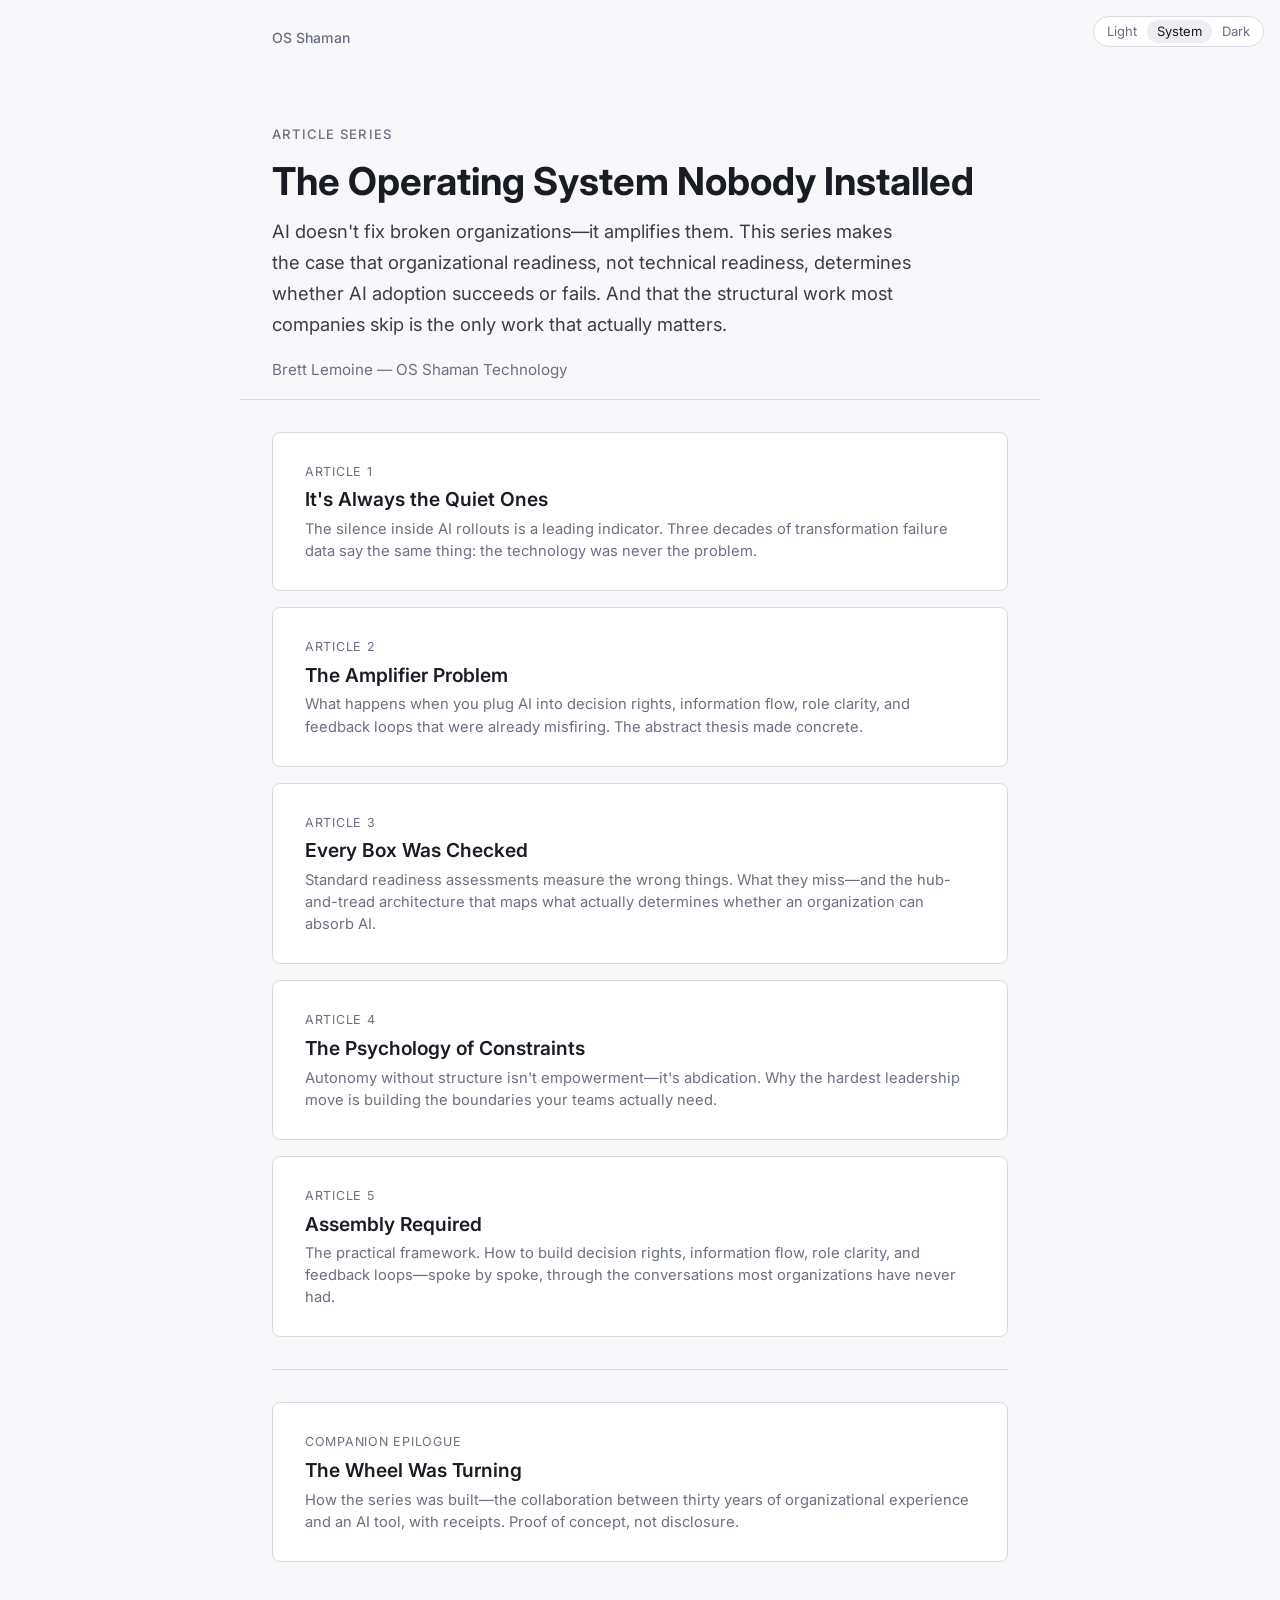
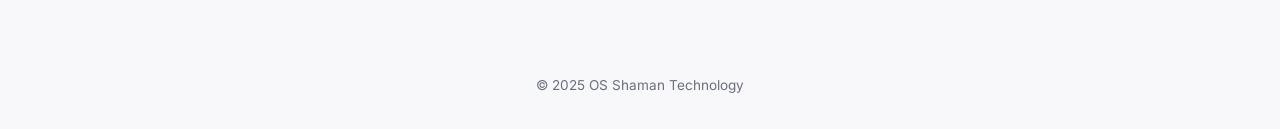
==== series/index.html @ e6d379c7 "Add article series: The Operating System Nobody Installed" ====
<!DOCTYPE html>
<html lang="en">
<head>
    <meta charset="UTF-8">
    <meta name="viewport" content="width=device-width, initial-scale=1.0">
    <title>The Operating System Nobody Installed — OS Shaman Technology</title>
    <meta name="description" content="A five-part series on why organizational readiness — not technical readiness — determines whether AI adoption succeeds or fails.">
    <link rel="preconnect" href="https://fonts.googleapis.com">
    <link rel="preconnect" href="https://fonts.gstatic.com" crossorigin>
    <link href="https://fonts.googleapis.com/css2?family=Inter:wght@300;400;500;600;700&display=swap" rel="stylesheet">
    <link rel="stylesheet" href="../style.css">
</head>
<body>
    <div class="theme-toggle"><button data-theme="light" aria-label="Light mode">Light</button><button data-theme="system" aria-label="System theme">System</button><button data-theme="dark" aria-label="Dark mode">Dark</button></div>

    <nav class="site-nav">
        <a href="../index.html">OS Shaman</a>
    </nav>

    <header class="series-header">
        <p class="article-series-label">Article Series</p>
        <h1 class="series-title">The Operating System Nobody Installed</h1>
        <p class="series-subtitle">AI doesn't fix broken organizations&mdash;it amplifies them. This series makes the case that organizational readiness, not technical readiness, determines whether AI adoption succeeds or fails. And that the structural work most companies skip is the only work that actually matters.</p>
        <p class="series-author">Brett Lemoine &mdash; OS Shaman Technology</p>
    </header>

    <hr class="divider">

    <div class="series-toc">

        <a href="the-quiet-ones/index.html" class="toc-item">
            <p class="toc-item-number">Article 1</p>
            <p class="toc-item-title">It's Always the Quiet Ones</p>
            <p class="toc-item-desc">The silence inside AI rollouts is a leading indicator. Three decades of transformation failure data say the same thing: the technology was never the problem.</p>
        </a>

        <a href="the-amplifier-problem/index.html" class="toc-item">
            <p class="toc-item-number">Article 2</p>
            <p class="toc-item-title">The Amplifier Problem</p>
            <p class="toc-item-desc">What happens when you plug AI into decision rights, information flow, role clarity, and feedback loops that were already misfiring. The abstract thesis made concrete.</p>
        </a>

        <a href="every-box-was-checked/index.html" class="toc-item">
            <p class="toc-item-number">Article 3</p>
            <p class="toc-item-title">Every Box Was Checked</p>
            <p class="toc-item-desc">Standard readiness assessments measure the wrong things. What they miss&mdash;and the hub-and-tread architecture that maps what actually determines whether an organization can absorb AI.</p>
        </a>

        <a href="the-psychology-of-constraints/index.html" class="toc-item">
            <p class="toc-item-number">Article 4</p>
            <p class="toc-item-title">The Psychology of Constraints</p>
            <p class="toc-item-desc">Autonomy without structure isn't empowerment&mdash;it's abdication. Why the hardest leadership move is building the boundaries your teams actually need.</p>
        </a>

        <a href="assembly-required/index.html" class="toc-item">
            <p class="toc-item-number">Article 5</p>
            <p class="toc-item-title">Assembly Required</p>
            <p class="toc-item-desc">The practical framework. How to build decision rights, information flow, role clarity, and feedback loops&mdash;spoke by spoke, through the conversations most organizations have never had.</p>
        </a>

        <div class="toc-epilogue">
            <a href="the-wheel-was-turning/index.html" class="toc-item">
                <p class="toc-item-number">Companion Epilogue</p>
                <p class="toc-item-title">The Wheel Was Turning</p>
                <p class="toc-item-desc">How the series was built&mdash;the collaboration between thirty years of organizational experience and an AI tool, with receipts. Proof of concept, not disclosure.</p>
            </a>
        </div>

    </div>

    <footer class="footer">
        &copy; 2025 OS Shaman Technology
    </footer>

    <script src="../theme.js"></script>
</body>
</html>
---- style.css ----
/* ═══════════════════════════════════════════════════
   OS Shaman — Shared Styles
   Dark-first, respects prefers-color-scheme
   ═══════════════════════════════════════════════════ */

* {
    margin: 0;
    padding: 0;
    box-sizing: border-box;
}

/* ── Color tokens (dark default) ── */
:root {
    --bg-primary: #14161c;
    --bg-secondary: #1a1c24;
    --bg-card: #1e2028;
    --text-primary: #c8cdd7;
    --text-heading: #e0e4eb;
    --text-muted: #828a9b;
    --accent: #8c94a5;
    --border: #2a2d38;
    --link: #9aa3b4;
    --link-hover: #c8cdd7;
    --svg-fill: #828a9b;
    --svg-fill-light: #3a3e4c;
    --svg-stroke: #4a4f60;
    --logo-filter: invert(1) brightness(0.65);
    --logo-bg-filter: invert(1);
    color-scheme: dark light;
}

/* ── Light via system preference (when not forced dark) ── */
@media (prefers-color-scheme: light) {
    :root:not([data-theme="dark"]) {
        --bg-primary: #f8f8fa;
        --bg-secondary: #eeeef2;
        --bg-card: #ffffff;
        --text-primary: #3a3d47;
        --text-heading: #1a1c24;
        --text-muted: #6b7080;
        --accent: #5a6172;
        --border: #d8dae0;
        --link: #5a6172;
        --link-hover: #1a1c24;
        --svg-fill: #6b7080;
        --svg-fill-light: #d0d2d8;
        --svg-stroke: #8890a0;
        --logo-filter: brightness(0.35);
        --logo-bg-filter: none;
        color-scheme: light;
    }
}

/* ── Light via explicit toggle ── */
:root[data-theme="light"] {
    --bg-primary: #f8f8fa;
    --bg-secondary: #eeeef2;
    --bg-card: #ffffff;
    --text-primary: #3a3d47;
    --text-heading: #1a1c24;
    --text-muted: #6b7080;
    --accent: #5a6172;
    --border: #d8dae0;
    --link: #5a6172;
    --link-hover: #1a1c24;
    --svg-fill: #6b7080;
    --svg-fill-light: #d0d2d8;
    --svg-stroke: #8890a0;
    --logo-filter: brightness(0.35);
    --logo-bg-filter: none;
    color-scheme: light;
}

/* ── Theme toggle ── */
.theme-toggle {
    position: fixed;
    top: 1rem;
    right: 1rem;
    z-index: 100;
    display: flex;
    gap: 0;
    background: var(--bg-card);
    border: 1px solid var(--border);
    border-radius: 20px;
    padding: 3px;
    font-family: inherit;
    transition: background 0.2s, border-color 0.2s;
}

.theme-toggle button {
    background: none;
    border: none;
    padding: 5px 10px;
    border-radius: 16px;
    cursor: pointer;
    font-size: 13px;
    line-height: 1;
    color: var(--text-muted);
    transition: background 0.2s, color 0.2s;
    font-family: inherit;
}

.theme-toggle button:hover {
    color: var(--text-heading);
}

.theme-toggle button.active {
    background: var(--bg-secondary);
    color: var(--text-heading);
}

@media (max-width: 480px) {
    .theme-toggle {
        top: 0.5rem;
        right: 0.5rem;
    }
    .theme-toggle button {
        padding: 4px 7px;
        font-size: 12px;
    }
}

/* ── Fixed controls group (toggle + nav) ── */
.fixed-controls {
    position: fixed;
    top: 1rem;
    right: 1rem;
    z-index: 100;
    display: flex;
    flex-direction: column;
    align-items: center;
    gap: 0.35rem;
}

.fixed-controls .theme-toggle {
    position: static;
}

/* ── Article nav arrows ── */
.fixed-nav {
    display: flex;
    gap: 0.25rem;
}

.fixed-nav a,
.fixed-nav span {
    display: flex;
    align-items: center;
    justify-content: center;
    width: 32px;
    height: 28px;
    border-radius: 6px;
    font-size: 14px;
    line-height: 1;
    text-decoration: none;
    transition: background 0.2s, color 0.2s;
}

.fixed-nav a {
    color: var(--text-muted);
    cursor: pointer;
}

.fixed-nav a:hover {
    color: var(--text-heading);
    background: var(--bg-card);
}

.fixed-nav .disabled {
    color: var(--text-muted);
    opacity: 0.25;
    cursor: default;
}

@media (max-width: 480px) {
    .fixed-controls {
        top: 0.5rem;
        right: 0.5rem;
    }
    .fixed-nav a,
    .fixed-nav span {
        width: 28px;
        height: 24px;
        font-size: 12px;
    }
}

body {
    font-family: 'Inter', -apple-system, BlinkMacSystemFont, sans-serif;
    background-color: var(--bg-primary);
    color: var(--text-primary);
    line-height: 1.7;
    -webkit-font-smoothing: antialiased;
}

a {
    color: var(--link);
    text-decoration: none;
    transition: color 0.2s;
}

a:hover {
    color: var(--link-hover);
}


/* ═══════════════════════════════════════════════════
   Homepage styles
   ═══════════════════════════════════════════════════ */

/* ── Hero ── */
.hero {
    min-height: 85vh;
    display: flex;
    align-items: center;
    justify-content: center;
    padding: 4rem 2rem;
    position: relative;
    overflow: hidden;
}

.hero-bg {
    position: absolute;
    right: -10%;
    top: 50%;
    transform: translateY(-50%);
    width: 600px;
    height: 600px;
    opacity: 0.06;
    pointer-events: none;
}

.hero-bg img {
    width: 100%;
    height: 100%;
    object-fit: contain;
    filter: var(--logo-bg-filter);
}

.hero-content {
    max-width: 800px;
    position: relative;
    z-index: 1;
}

.hero-logo {
    width: 80px;
    height: 80px;
    margin-bottom: 2.5rem;
    filter: var(--logo-filter);
}

.hero-title {
    font-size: 3.2rem;
    font-weight: 700;
    color: var(--text-heading);
    line-height: 1.15;
    margin-bottom: 0.3rem;
}

.hero-subtitle {
    font-size: 1.8rem;
    font-weight: 300;
    color: var(--text-muted);
    margin-bottom: 2rem;
}

.hero-tagline {
    font-size: 1.25rem;
    color: var(--text-primary);
    font-weight: 400;
    max-width: 620px;
    line-height: 1.7;
}

/* ── Sections ── */
.section {
    padding: 5rem 2rem;
    max-width: 800px;
    margin: 0 auto;
}

.section-title {
    font-size: 1.6rem;
    font-weight: 600;
    color: var(--text-heading);
    margin-bottom: 1.5rem;
}

.section p {
    margin-bottom: 1.25rem;
    font-size: 1.05rem;
}

.section p:last-child {
    margin-bottom: 0;
}

/* ── Divider ── */
.divider {
    max-width: 800px;
    margin: 0 auto;
    border: none;
    border-top: 1px solid var(--border);
}

/* ── Work With section ── */
.work-with-grid {
    display: grid;
    grid-template-columns: 1fr 1fr;
    gap: 1.5rem;
    margin-top: 1.5rem;
}

.work-with-item {
    padding: 1.5rem;
    background: var(--bg-card);
    border: 1px solid var(--border);
    border-radius: 8px;
}

.work-with-item h3 {
    font-size: 1rem;
    font-weight: 600;
    color: var(--text-heading);
    margin-bottom: 0.5rem;
}

.work-with-item p {
    font-size: 0.92rem;
    color: var(--text-muted);
    margin-bottom: 0;
    line-height: 1.6;
}

/* ── Engagements ── */
.engagements {
    margin-top: 1.5rem;
}

.engagement-tag {
    display: inline-block;
    padding: 0.4rem 1rem;
    background: var(--bg-card);
    border: 1px solid var(--border);
    border-radius: 20px;
    font-size: 0.88rem;
    color: var(--text-muted);
    margin: 0.25rem 0.25rem;
}

/* ── Contact ── */
.contact {
    padding: 5rem 2rem;
    text-align: center;
    background: var(--bg-secondary);
}

.contact-inner {
    max-width: 600px;
    margin: 0 auto;
}

.contact-title {
    font-size: 1.6rem;
    font-weight: 600;
    color: var(--text-heading);
    margin-bottom: 1rem;
}

.contact-text {
    font-size: 1.05rem;
    color: var(--text-primary);
    margin-bottom: 2rem;
}

.contact-links {
    display: flex;
    justify-content: center;
    gap: 2rem;
    flex-wrap: wrap;
}

.contact-link {
    color: var(--text-heading);
    text-decoration: none;
    font-size: 1rem;
    font-weight: 500;
    padding: 0.6rem 1.5rem;
    border: 1px solid var(--border);
    border-radius: 6px;
    transition: border-color 0.2s, background 0.2s;
}

.contact-link:hover {
    border-color: var(--accent);
    background: var(--bg-card);
}

/* ── Footer ── */
.footer {
    padding: 2rem;
    text-align: center;
    font-size: 0.85rem;
    color: var(--text-muted);
}

/* ── Series promo card (homepage) ── */
.series-promo {
    max-width: 800px;
    margin: 0 auto;
    padding: 3rem 2rem;
}

.series-card {
    background: var(--bg-card);
    border: 1px solid var(--border);
    border-radius: 8px;
    padding: 2.5rem;
    display: block;
    text-decoration: none;
    transition: border-color 0.2s, background 0.2s;
}

.series-card:hover {
    border-color: var(--accent);
    background: var(--bg-secondary);
}

.series-card-label {
    font-size: 0.82rem;
    font-weight: 500;
    text-transform: uppercase;
    letter-spacing: 0.08em;
    color: var(--text-muted);
    margin-bottom: 0.75rem;
}

.series-card-title {
    font-size: 1.5rem;
    font-weight: 600;
    color: var(--text-heading);
    margin-bottom: 0.75rem;
    line-height: 1.3;
}

.series-card-desc {
    font-size: 1rem;
    color: var(--text-primary);
    line-height: 1.6;
}


/* ═══════════════════════════════════════════════════
   Article / Series pages
   ═══════════════════════════════════════════════════ */

/* ── Site nav ── */
.site-nav {
    padding: 1.5rem 2rem;
    max-width: 800px;
    margin: 0 auto;
}

.site-nav a {
    font-size: 0.88rem;
    font-weight: 500;
    color: var(--text-muted);
    text-decoration: none;
    transition: color 0.2s;
}

.site-nav a:hover {
    color: var(--text-heading);
}

.nav-sep {
    color: var(--text-muted);
    margin: 0 0.5rem;
    opacity: 0.5;
}

/* ── Article header ── */
.article-header {
    max-width: 800px;
    margin: 0 auto;
    padding: 2rem 2rem 0;
}

.article-header-graphic {
    width: 100%;
    height: 120px;
    margin-bottom: 2.5rem;
    border-radius: 6px;
    overflow: hidden;
}

.article-header-graphic svg {
    width: 100%;
    height: 100%;
}

.article-series-label {
    font-size: 0.82rem;
    font-weight: 500;
    text-transform: uppercase;
    letter-spacing: 0.08em;
    color: var(--text-muted);
    margin-bottom: 0.75rem;
}

.article-number {
    font-size: 0.88rem;
    color: var(--text-muted);
    margin-bottom: 0.5rem;
}

.article-title {
    font-size: 2.4rem;
    font-weight: 700;
    color: var(--text-heading);
    line-height: 1.2;
    margin-bottom: 1rem;
}

.article-author {
    font-size: 0.95rem;
    color: var(--text-muted);
    margin-bottom: 0.5rem;
}

/* ── Article body ── */
.article-body {
    max-width: 800px;
    margin: 0 auto;
    padding: 2.5rem 2rem 4rem;
}

.article-body p {
    font-size: 1.08rem;
    line-height: 1.8;
    margin-bottom: 1.5rem;
}

.article-body p:last-child {
    margin-bottom: 0;
}

.article-body a {
    color: var(--link);
    text-decoration: underline;
    text-underline-offset: 2px;
}

.article-body a:hover {
    color: var(--link-hover);
}

/* ── Inline SVG diagram (hub/spoke) ── */
.article-diagram {
    margin: 2.5rem auto;
    text-align: center;
}

.article-diagram svg {
    max-width: 100%;
    height: auto;
}

.article-diagram figcaption {
    font-size: 0.85rem;
    color: var(--text-muted);
    margin-top: 0.75rem;
    font-style: italic;
}

/* ── Article footer nav ── */
.article-nav {
    max-width: 800px;
    margin: 0 auto;
    padding: 0 2rem 4rem;
    display: flex;
    justify-content: space-between;
    gap: 1rem;
}

.article-nav a {
    display: block;
    padding: 1.25rem 1.5rem;
    background: var(--bg-card);
    border: 1px solid var(--border);
    border-radius: 8px;
    text-decoration: none;
    transition: border-color 0.2s, background 0.2s;
    max-width: 48%;
}

.article-nav a:hover {
    border-color: var(--accent);
    background: var(--bg-secondary);
}

.article-nav-label {
    font-size: 0.78rem;
    text-transform: uppercase;
    letter-spacing: 0.06em;
    color: var(--text-muted);
    margin-bottom: 0.3rem;
}

.article-nav-title {
    font-size: 0.95rem;
    font-weight: 500;
    color: var(--text-heading);
    line-height: 1.3;
}

.article-nav .next {
    text-align: right;
    margin-left: auto;
}

/* ═══════════════════════════════════════════════════
   Series landing page
   ═══════════════════════════════════════════════════ */

.series-header {
    max-width: 800px;
    margin: 0 auto;
    padding: 3rem 2rem 1rem;
}

.series-title {
    font-size: 2.4rem;
    font-weight: 700;
    color: var(--text-heading);
    line-height: 1.2;
    margin-bottom: 0.75rem;
}

.series-subtitle {
    font-size: 1.15rem;
    color: var(--text-primary);
    line-height: 1.7;
    max-width: 640px;
}

.series-author {
    font-size: 0.95rem;
    color: var(--text-muted);
    margin-top: 1rem;
}

.series-toc {
    max-width: 800px;
    margin: 0 auto;
    padding: 2rem 2rem 4rem;
}

.toc-item {
    display: block;
    padding: 1.75rem 2rem;
    background: var(--bg-card);
    border: 1px solid var(--border);
    border-radius: 8px;
    text-decoration: none;
    transition: border-color 0.2s, background 0.2s;
    margin-bottom: 1rem;
}

.toc-item:hover {
    border-color: var(--accent);
    background: var(--bg-secondary);
}

.toc-item-number {
    font-size: 0.78rem;
    text-transform: uppercase;
    letter-spacing: 0.06em;
    color: var(--text-muted);
    margin-bottom: 0.35rem;
}

.toc-item-title {
    font-size: 1.2rem;
    font-weight: 600;
    color: var(--text-heading);
    margin-bottom: 0.35rem;
    line-height: 1.3;
}

.toc-item-desc {
    font-size: 0.92rem;
    color: var(--text-muted);
    line-height: 1.5;
}

.toc-epilogue {
    margin-top: 2rem;
    padding-top: 2rem;
    border-top: 1px solid var(--border);
}


/* ═══════════════════════════════════════════════════
   Responsive
   ═══════════════════════════════════════════════════ */

@media (max-width: 768px) {
    .hero-title {
        font-size: 2.2rem;
    }
    .hero-subtitle {
        font-size: 1.3rem;
    }
    .hero-tagline {
        font-size: 1.05rem;
    }
    .work-with-grid {
        grid-template-columns: 1fr;
    }
    .hero-bg {
        width: 400px;
        height: 400px;
        right: -20%;
    }
    .section-title {
        font-size: 1.35rem;
    }
    .article-title, .series-title {
        font-size: 1.8rem;
    }
    .article-header-graphic {
        height: 80px;
    }
    .article-nav {
        flex-direction: column;
    }
    .article-nav a {
        max-width: 100%;
    }
    .article-nav .next {
        text-align: left;
    }
}

@media (max-width: 480px) {
    .hero-title {
        font-size: 1.8rem;
    }
    .hero-subtitle {
        font-size: 1.1rem;
    }
    .contact-links {
        flex-direction: column;
        align-items: center;
    }
    .article-title, .series-title {
        font-size: 1.5rem;
    }
    .article-body p {
        font-size: 1rem;
    }
}
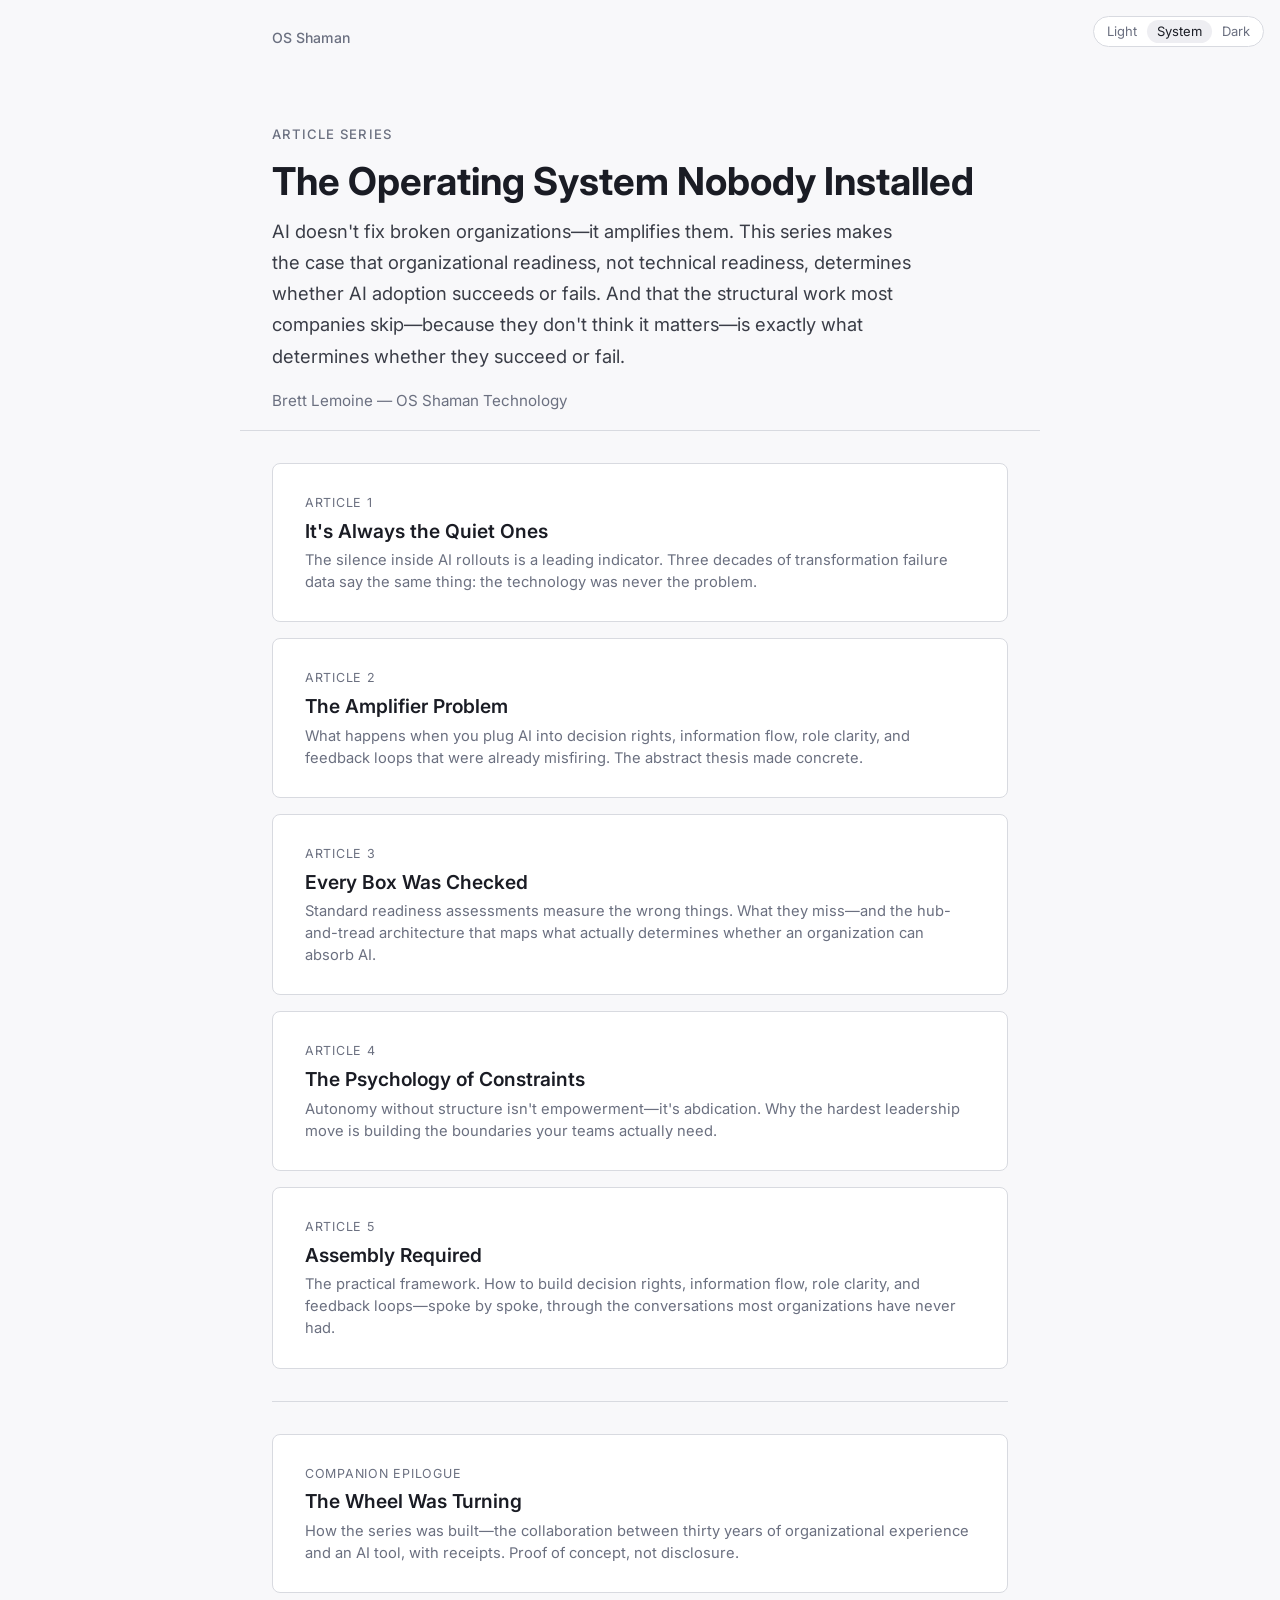
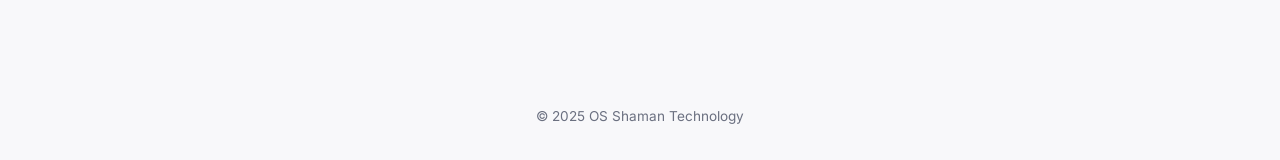
==== commit 67b2180d: "updated intro content on the series landing page" ====
--- a/series/index.html
+++ b/series/index.html
@@ -20,7 +20,7 @@
     <header class="series-header">
         <p class="article-series-label">Article Series</p>
         <h1 class="series-title">The Operating System Nobody Installed</h1>
-        <p class="series-subtitle">AI doesn't fix broken organizations&mdash;it amplifies them. This series makes the case that organizational readiness, not technical readiness, determines whether AI adoption succeeds or fails. And that the structural work most companies skip is the only work that actually matters.</p>
+        <p class="series-subtitle">AI doesn't fix broken organizations&mdash;it amplifies them. This series makes the case that organizational readiness, not technical readiness, determines whether AI adoption succeeds or fails. And that the structural work most companies skip&mdash;because they don't think it matters&mdash;is exactly what determines whether they succeed or fail.</p>
         <p class="series-author">Brett Lemoine &mdash; OS Shaman Technology</p>
     </header>
 
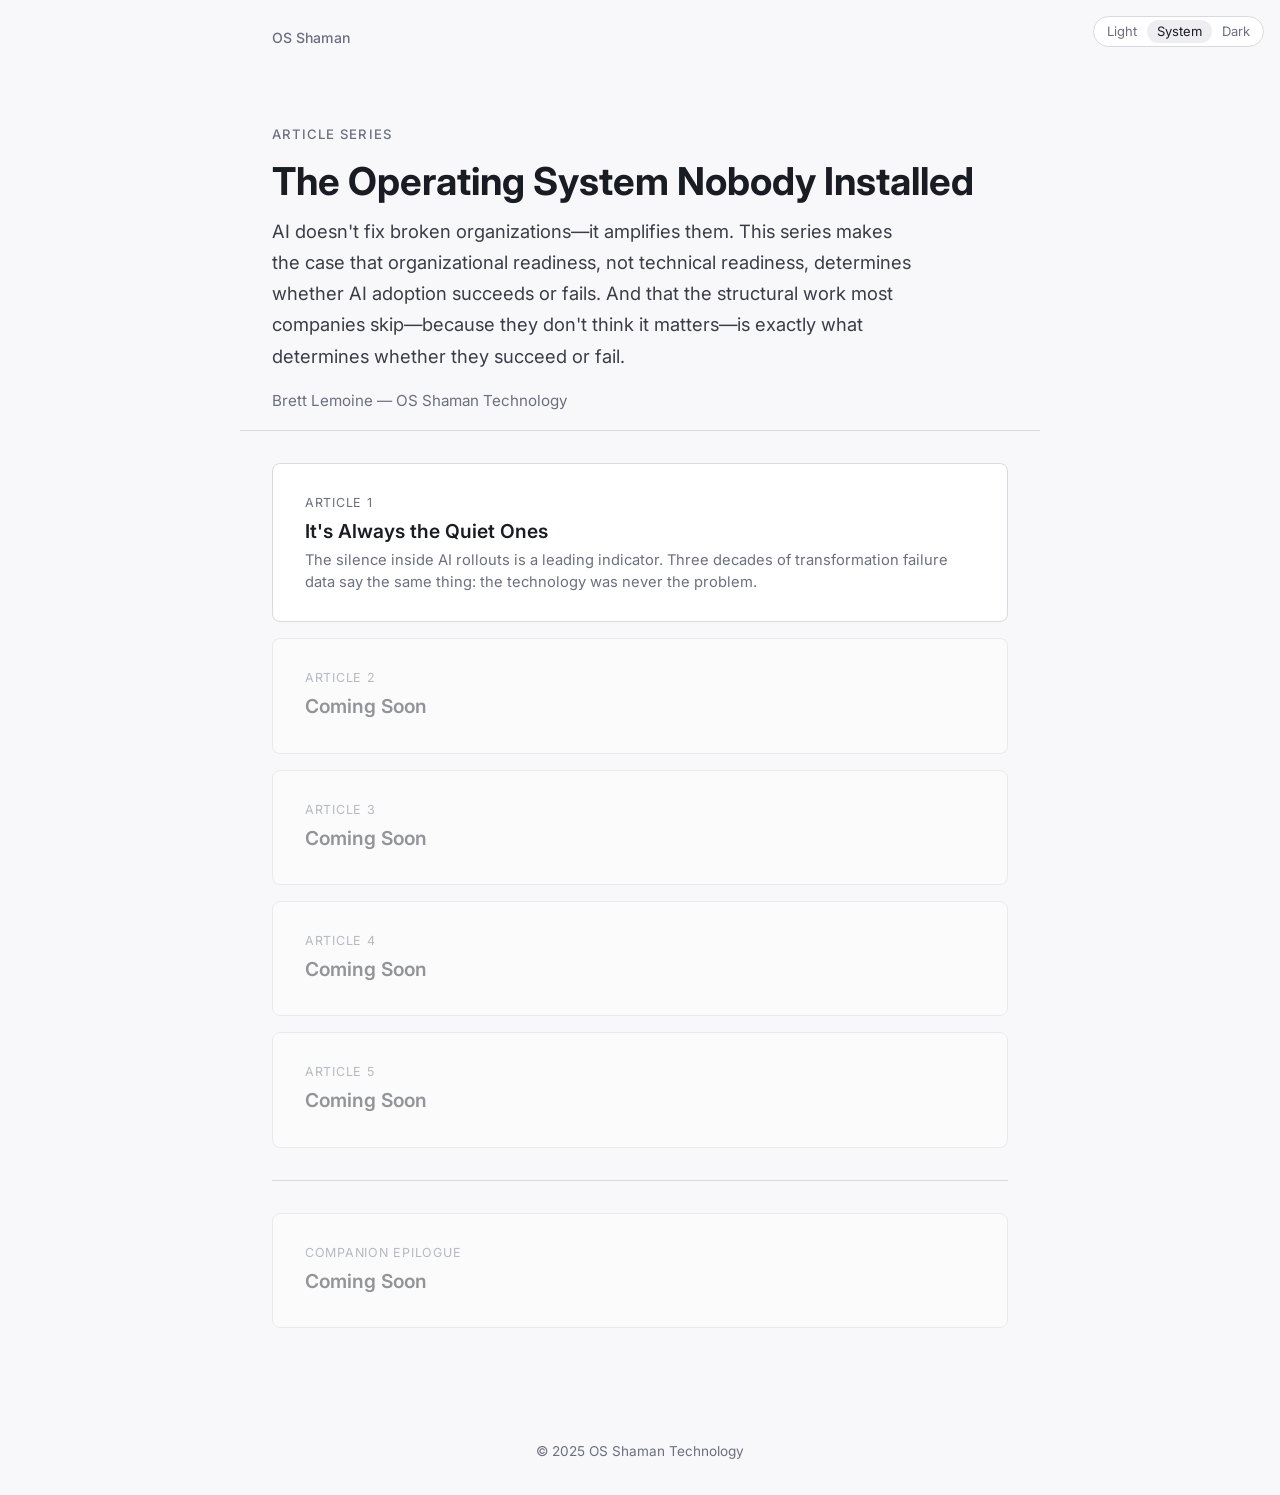
==== commit 24aa5874: "Add images to Article 1, Coming Soon placeholders for Articles 2-5" ====
--- a/series/index.html
+++ b/series/index.html
@@ -34,36 +34,31 @@
             <p class="toc-item-desc">The silence inside AI rollouts is a leading indicator. Three decades of transformation failure data say the same thing: the technology was never the problem.</p>
         </a>
 
-        <a href="the-amplifier-problem/index.html" class="toc-item">
+        <span class="toc-item toc-coming-soon">
             <p class="toc-item-number">Article 2</p>
-            <p class="toc-item-title">The Amplifier Problem</p>
-            <p class="toc-item-desc">What happens when you plug AI into decision rights, information flow, role clarity, and feedback loops that were already misfiring. The abstract thesis made concrete.</p>
-        </a>
+            <p class="toc-item-title">Coming Soon</p>
+        </span>
 
-        <a href="every-box-was-checked/index.html" class="toc-item">
+        <span class="toc-item toc-coming-soon">
             <p class="toc-item-number">Article 3</p>
-            <p class="toc-item-title">Every Box Was Checked</p>
-            <p class="toc-item-desc">Standard readiness assessments measure the wrong things. What they miss&mdash;and the hub-and-tread architecture that maps what actually determines whether an organization can absorb AI.</p>
-        </a>
+            <p class="toc-item-title">Coming Soon</p>
+        </span>
 
-        <a href="the-psychology-of-constraints/index.html" class="toc-item">
+        <span class="toc-item toc-coming-soon">
             <p class="toc-item-number">Article 4</p>
-            <p class="toc-item-title">The Psychology of Constraints</p>
-            <p class="toc-item-desc">Autonomy without structure isn't empowerment&mdash;it's abdication. Why the hardest leadership move is building the boundaries your teams actually need.</p>
-        </a>
+            <p class="toc-item-title">Coming Soon</p>
+        </span>
 
-        <a href="assembly-required/index.html" class="toc-item">
+        <span class="toc-item toc-coming-soon">
             <p class="toc-item-number">Article 5</p>
-            <p class="toc-item-title">Assembly Required</p>
-            <p class="toc-item-desc">The practical framework. How to build decision rights, information flow, role clarity, and feedback loops&mdash;spoke by spoke, through the conversations most organizations have never had.</p>
-        </a>
+            <p class="toc-item-title">Coming Soon</p>
+        </span>
 
         <div class="toc-epilogue">
-            <a href="the-wheel-was-turning/index.html" class="toc-item">
+            <span class="toc-item toc-coming-soon">
                 <p class="toc-item-number">Companion Epilogue</p>
-                <p class="toc-item-title">The Wheel Was Turning</p>
-                <p class="toc-item-desc">How the series was built&mdash;the collaboration between thirty years of organizational experience and an AI tool, with receipts. Proof of concept, not disclosure.</p>
-            </a>
+                <p class="toc-item-title">Coming Soon</p>
+            </span>
         </div>
 
     </div>
@@ -73,5 +68,7 @@
     </footer>
 
     <script src="../theme.js"></script>
+    <script data-goatcounter="https://osshaman.goatcounter.com/count"
+            async src="//gc.zgo.at/count.js"></script>
 </body>
 </html>
--- a/style.css
+++ b/style.css
@@ -210,11 +210,11 @@
 
 /* ── Hero ── */
 .hero {
-    min-height: 85vh;
+    min-height: 50vh;
     display: flex;
     align-items: center;
     justify-content: center;
-    padding: 4rem 2rem;
+    padding: 3rem 2rem 2rem;
     position: relative;
     overflow: hidden;
 }
@@ -222,10 +222,10 @@
 .hero-bg {
     position: absolute;
     right: -10%;
-    top: 50%;
+    top: 45%;
     transform: translateY(-50%);
-    width: 600px;
-    height: 600px;
+    width: 500px;
+    height: 500px;
     opacity: 0.06;
     pointer-events: none;
 }
@@ -489,15 +489,20 @@
 
 .article-header-graphic {
     width: 100%;
-    height: 120px;
     margin-bottom: 2.5rem;
     border-radius: 6px;
     overflow: hidden;
 }
 
-.article-header-graphic svg {
+.article-header-graphic:has(svg) {
+    height: 120px;
+}
+
+.article-header-graphic svg,
+.article-header-graphic img {
     width: 100%;
     height: 100%;
+    object-fit: cover;
 }
 
 .article-series-label {
@@ -554,6 +559,34 @@
 
 .article-body a:hover {
     color: var(--link-hover);
+}
+
+/* ── Article inline images (quotes, illustrations) ── */
+.article-image {
+    margin: 2.5rem auto;
+    text-align: center;
+}
+
+.article-image img {
+    max-width: 100%;
+    height: auto;
+    border-radius: 6px;
+}
+
+.article-image.quote-image img {
+    max-width: 520px;
+    border: 1px solid var(--border);
+}
+
+.article-image.illustration img {
+    max-width: 640px;
+}
+
+.article-image figcaption {
+    font-size: 0.85rem;
+    color: var(--text-muted);
+    margin-top: 0.75rem;
+    font-style: italic;
 }
 
 /* ── Inline SVG diagram (hub/spoke) ── */
@@ -695,6 +728,16 @@
     line-height: 1.5;
 }
 
+.toc-coming-soon {
+    cursor: default;
+    opacity: 0.45;
+}
+
+.toc-coming-soon:hover {
+    border-color: var(--border);
+    background: var(--bg-card);
+}
+
 .toc-epilogue {
     margin-top: 2rem;
     padding-top: 2rem;
@@ -703,6 +746,153 @@
 
 
 /* ═══════════════════════════════════════════════════
+   Testimonials page
+   ═══════════════════════════════════════════════════ */
+
+.testimonials-header {
+    max-width: 800px;
+    margin: 0 auto;
+    padding: 3rem 2rem 1rem;
+}
+
+.testimonials-title {
+    font-size: 2.4rem;
+    font-weight: 700;
+    color: var(--text-heading);
+    line-height: 1.2;
+    margin-bottom: 1rem;
+}
+
+.testimonials-subtitle {
+    font-size: 1.08rem;
+    color: var(--text-primary);
+    line-height: 1.7;
+    max-width: 680px;
+    margin-bottom: 1rem;
+}
+
+.testimonial-section {
+    max-width: 800px;
+    margin: 0 auto;
+    padding: 3.5rem 2rem;
+}
+
+.testimonial-section .section-title {
+    margin-bottom: 2rem;
+}
+
+.testimonial-card {
+    padding: 1.75rem 2rem;
+    background: var(--bg-card);
+    border: 1px solid var(--border);
+    border-radius: 8px;
+    margin-bottom: 1.25rem;
+}
+
+.testimonial-card:last-child {
+    margin-bottom: 0;
+}
+
+.testimonial-quote p {
+    font-size: 1.02rem;
+    line-height: 1.7;
+    color: var(--text-primary);
+    font-style: italic;
+    margin-bottom: 1.1rem;
+}
+
+.testimonial-attribution {
+    font-size: 0.92rem;
+    line-height: 1.5;
+    color: var(--text-muted);
+    font-style: normal;
+}
+
+.testimonial-name {
+    display: block;
+    color: var(--text-heading);
+    font-weight: 600;
+    font-size: 0.98rem;
+}
+
+.testimonial-role {
+    display: block;
+    font-size: 0.88rem;
+    margin-top: 0.15rem;
+}
+
+
+/* ═══════════════════════════════════════════════════
+   Homepage testimonial rotator
+   ═══════════════════════════════════════════════════ */
+
+.testimonial-rotator {
+    max-width: 800px;
+    margin: 0 auto;
+    padding: 4rem 2rem;
+}
+
+.testimonial-rotator-track {
+    display: grid;
+}
+
+.testimonial-rotator-item {
+    grid-column: 1;
+    grid-row: 1;
+    opacity: 0;
+    transition: opacity 0.8s ease-in-out;
+    pointer-events: none;
+    margin: 0;
+}
+
+.testimonial-rotator-item.active {
+    opacity: 1;
+    pointer-events: auto;
+}
+
+.testimonial-rotator-quote p {
+    font-size: 1.2rem;
+    line-height: 1.6;
+    color: var(--text-primary);
+    font-style: italic;
+    text-align: center;
+    margin-bottom: 1.1rem;
+    max-width: 680px;
+    margin-left: auto;
+    margin-right: auto;
+}
+
+.testimonial-rotator-attribution {
+    font-size: 0.9rem;
+    color: var(--text-muted);
+    text-align: center;
+    font-style: normal;
+}
+
+.testimonial-rotator-link {
+    margin-top: 2rem;
+    text-align: center;
+    font-size: 0.88rem;
+}
+
+.testimonial-rotator-link a {
+    color: var(--text-muted);
+    text-decoration: none;
+    transition: color 0.2s;
+}
+
+.testimonial-rotator-link a:hover {
+    color: var(--text-heading);
+}
+
+@media (prefers-reduced-motion: reduce) {
+    .testimonial-rotator-item {
+        transition: none;
+    }
+}
+
+
+/* ═══════════════════════════════════════════════════
    Responsive
    ═══════════════════════════════════════════════════ */
 
@@ -727,7 +917,7 @@
     .section-title {
         font-size: 1.35rem;
     }
-    .article-title, .series-title {
+    .article-title, .series-title, .testimonials-title {
         font-size: 1.8rem;
     }
     .article-header-graphic {
@@ -741,6 +931,15 @@
     }
     .article-nav .next {
         text-align: left;
+    }
+    .testimonial-card {
+        padding: 1.5rem 1.5rem;
+    }
+    .testimonial-rotator-quote p {
+        font-size: 1.05rem;
+    }
+    .testimonial-rotator {
+        padding: 3rem 1.5rem;
     }
 }
 
@@ -755,10 +954,13 @@
         flex-direction: column;
         align-items: center;
     }
-    .article-title, .series-title {
+    .article-title, .series-title, .testimonials-title {
         font-size: 1.5rem;
     }
     .article-body p {
         font-size: 1rem;
     }
-}
+    .testimonial-quote p {
+        font-size: 0.98rem;
+    }
+}
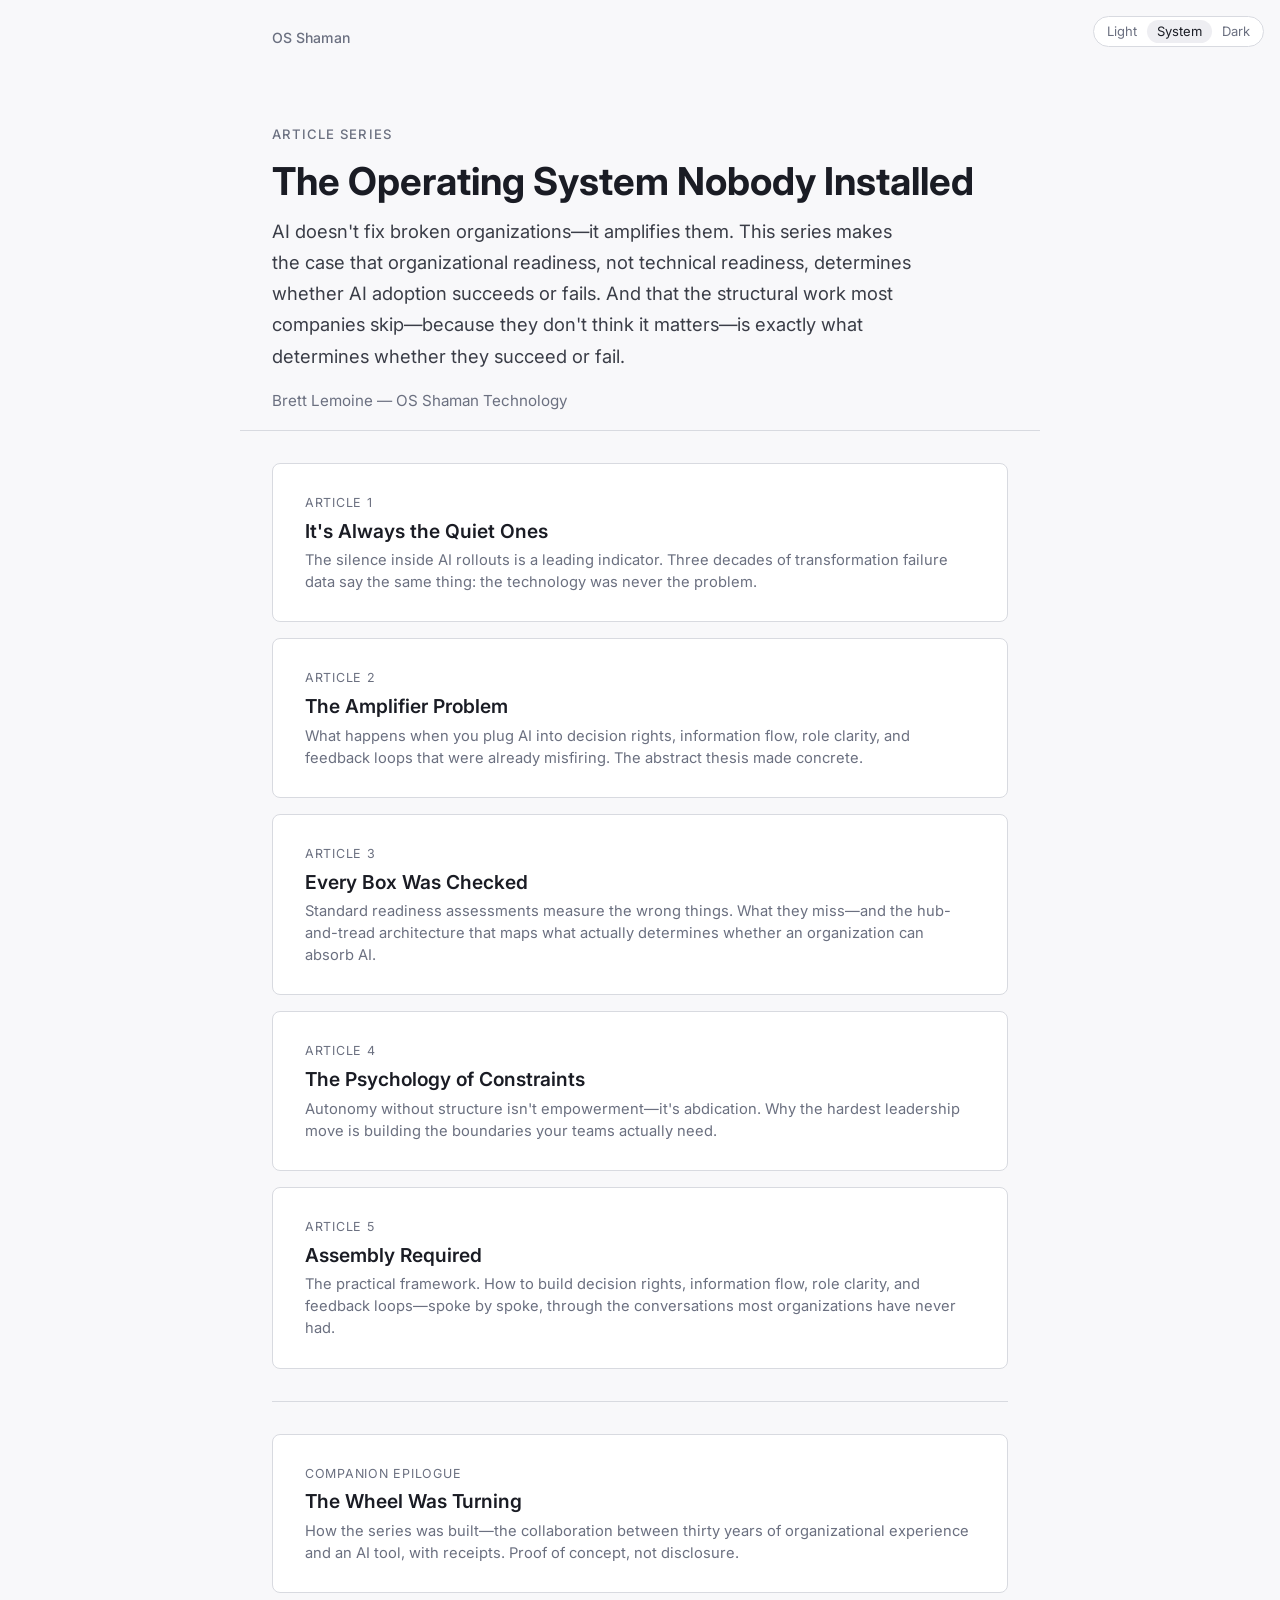
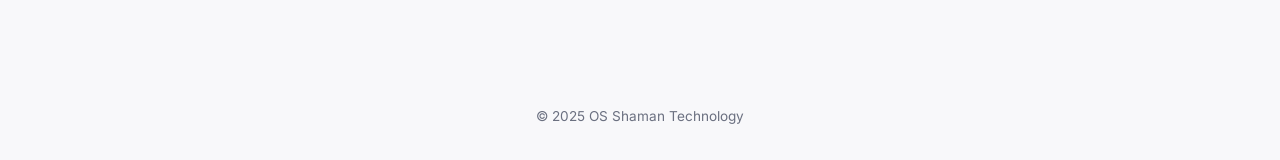
==== commit 537ae282: "restore all articles" ====
--- a/series/index.html
+++ b/series/index.html
@@ -34,31 +34,36 @@
             <p class="toc-item-desc">The silence inside AI rollouts is a leading indicator. Three decades of transformation failure data say the same thing: the technology was never the problem.</p>
         </a>
 
-        <span class="toc-item toc-coming-soon">
+        <a href="the-amplifier-problem/index.html" class="toc-item">
             <p class="toc-item-number">Article 2</p>
-            <p class="toc-item-title">Coming Soon</p>
-        </span>
+            <p class="toc-item-title">The Amplifier Problem</p>
+            <p class="toc-item-desc">What happens when you plug AI into decision rights, information flow, role clarity, and feedback loops that were already misfiring. The abstract thesis made concrete.</p>
+        </a>
 
-        <span class="toc-item toc-coming-soon">
+        <a href="every-box-was-checked/index.html" class="toc-item">
             <p class="toc-item-number">Article 3</p>
-            <p class="toc-item-title">Coming Soon</p>
-        </span>
+            <p class="toc-item-title">Every Box Was Checked</p>
+            <p class="toc-item-desc">Standard readiness assessments measure the wrong things. What they miss&mdash;and the hub-and-tread architecture that maps what actually determines whether an organization can absorb AI.</p>
+        </a>
 
-        <span class="toc-item toc-coming-soon">
+        <a href="the-psychology-of-constraints/index.html" class="toc-item">
             <p class="toc-item-number">Article 4</p>
-            <p class="toc-item-title">Coming Soon</p>
-        </span>
+            <p class="toc-item-title">The Psychology of Constraints</p>
+            <p class="toc-item-desc">Autonomy without structure isn't empowerment&mdash;it's abdication. Why the hardest leadership move is building the boundaries your teams actually need.</p>
+        </a>
 
-        <span class="toc-item toc-coming-soon">
+        <a href="assembly-required/index.html" class="toc-item">
             <p class="toc-item-number">Article 5</p>
-            <p class="toc-item-title">Coming Soon</p>
-        </span>
+            <p class="toc-item-title">Assembly Required</p>
+            <p class="toc-item-desc">The practical framework. How to build decision rights, information flow, role clarity, and feedback loops&mdash;spoke by spoke, through the conversations most organizations have never had.</p>
+        </a>
 
         <div class="toc-epilogue">
-            <span class="toc-item toc-coming-soon">
+            <a href="the-wheel-was-turning/index.html" class="toc-item">
                 <p class="toc-item-number">Companion Epilogue</p>
-                <p class="toc-item-title">Coming Soon</p>
-            </span>
+                <p class="toc-item-title">The Wheel Was Turning</p>
+                <p class="toc-item-desc">How the series was built&mdash;the collaboration between thirty years of organizational experience and an AI tool, with receipts. Proof of concept, not disclosure.</p>
+            </a>
         </div>
 
     </div>
